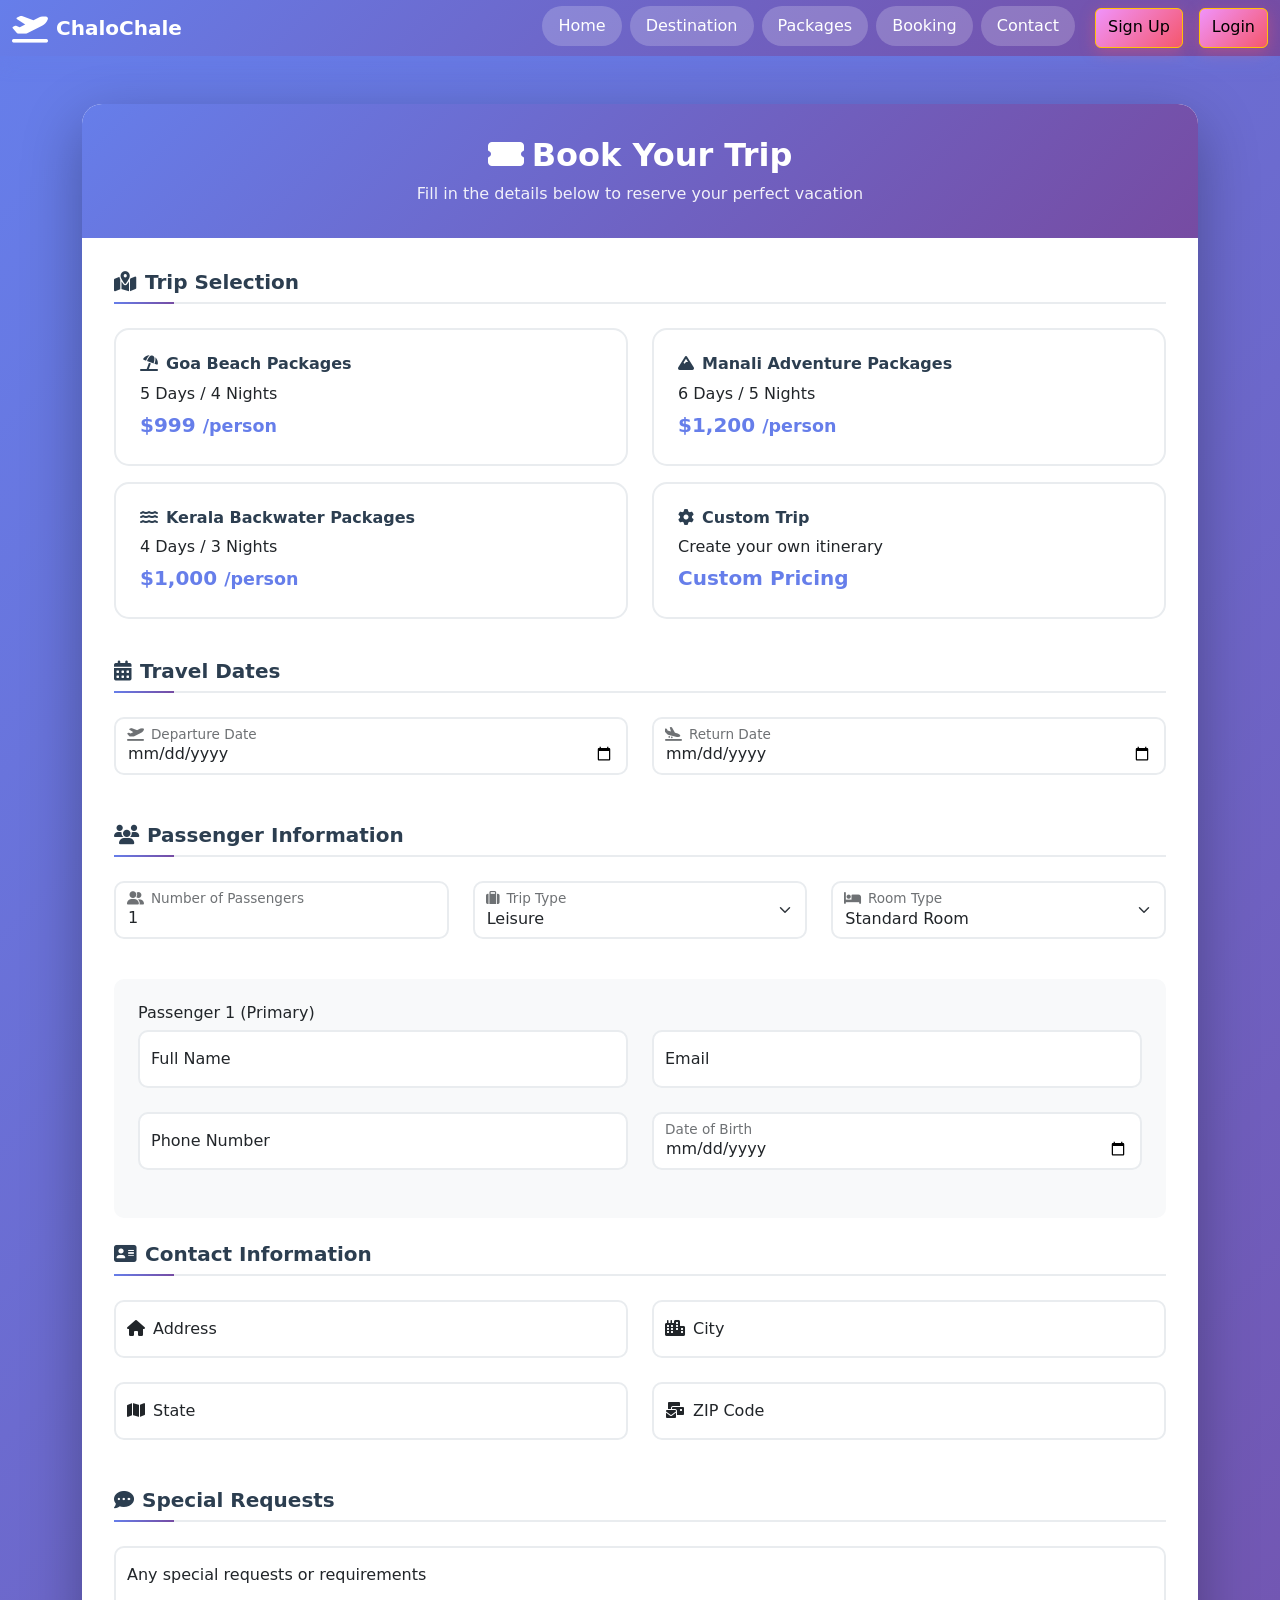
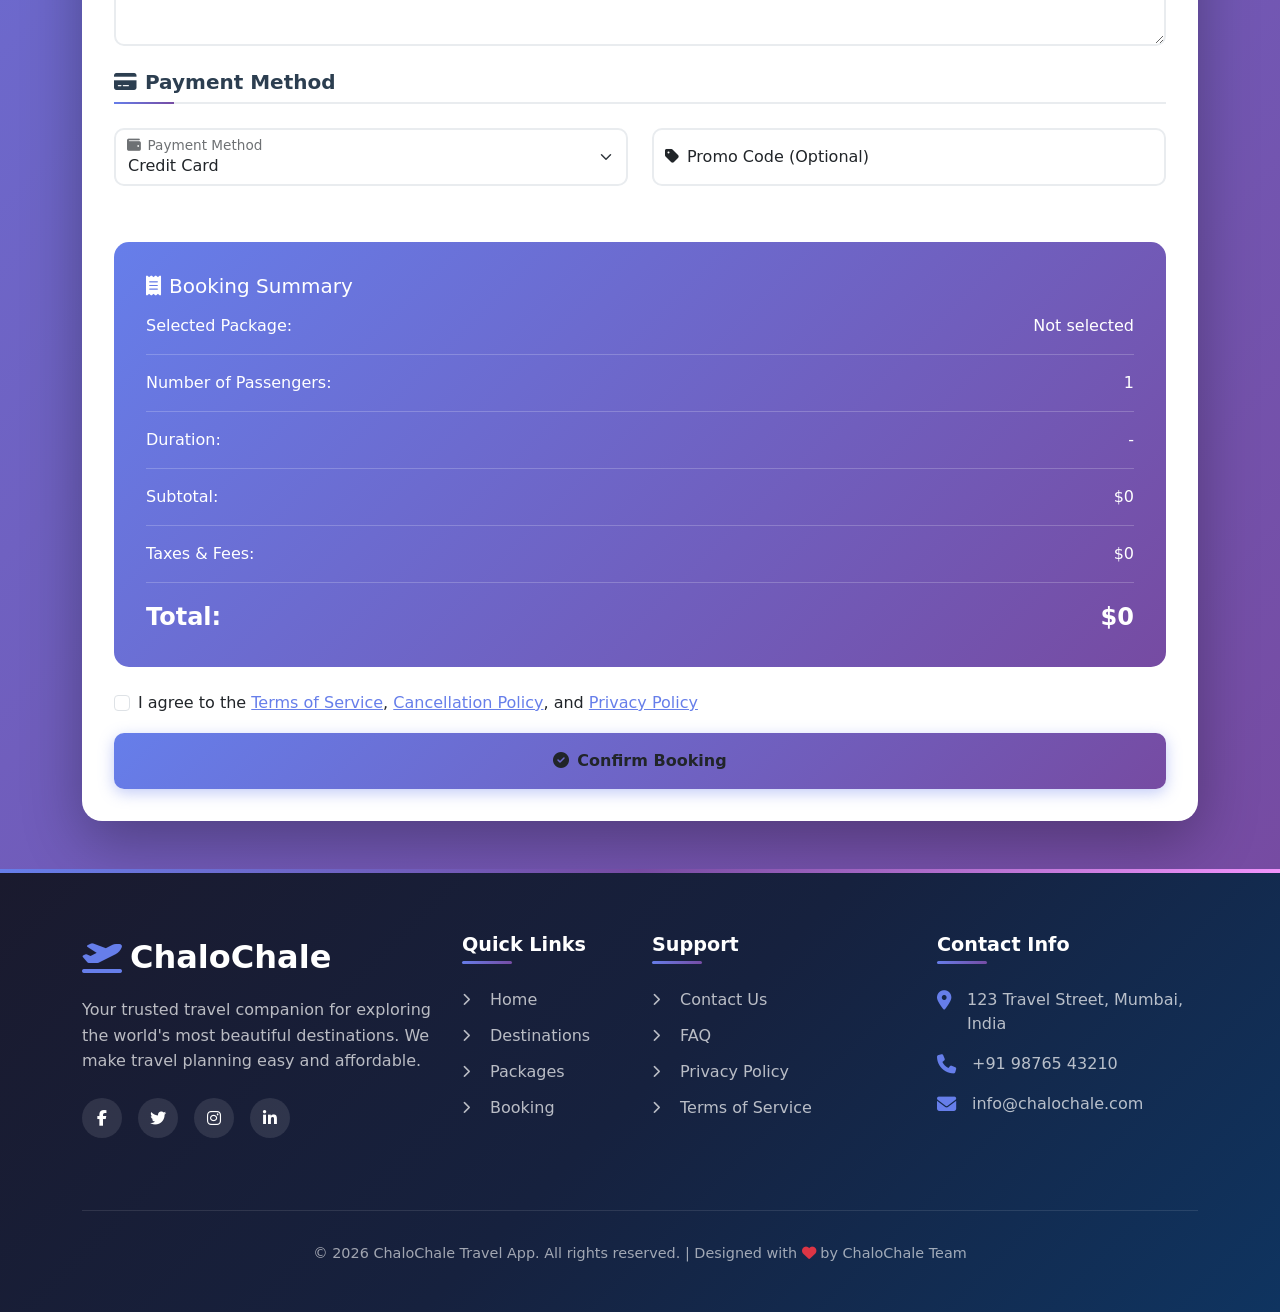
==== booking.html @ b2a741e1 "updated" ====
<!DOCTYPE html>
<html lang="en">
<head>
    <meta charset="UTF-8">
    <meta name="viewport" content="width=device-width, initial-scale=1.0">
    <title>Booking - ChaloChale Travel App</title>
    <link rel="stylesheet" href="/CSS/index.css">

    <!-- Bootstrap 5 CSS -->
    <link href="https://cdn.jsdelivr.net/npm/bootstrap@5.0.2/dist/css/bootstrap.min.css" rel="stylesheet">
    
    <!-- Font Awesome for Icons -->
    <link rel="stylesheet" href="https://cdnjs.cloudflare.com/ajax/libs/font-awesome/6.4.0/css/all.min.css">
    
    <style>
        .booking-container {
            min-height: calc(100vh - 80px);
            background: linear-gradient(135deg, #667eea 0%, #764ba2 100%);
            padding: 3rem 0;
        }
        
        .booking-card {
            background: white;
            border-radius: 20px;
            box-shadow: 0 20px 60px rgba(0,0,0,0.3);
            overflow: hidden;
        }
        
        .booking-header {
            background: linear-gradient(135deg, #667eea 0%, #764ba2 100%);
            color: white;
            padding: 2rem;
            text-align: center;
        }
        
        .booking-header h2 {
            margin: 0;
            font-weight: 700;
        }
        
        .booking-header p {
            margin: 0.5rem 0 0;
            opacity: 0.9;
        }
        
        .booking-form-container {
            padding: 2rem;
        }
        
        .section-title {
            color: #2c3e50;
            font-weight: 600;
            margin-bottom: 1.5rem;
            padding-bottom: 0.5rem;
            border-bottom: 2px solid #e9ecef;
            position: relative;
        }
        
        .section-title::after {
            content: '';
            position: absolute;
            bottom: -2px;
            left: 0;
            width: 60px;
            height: 2px;
            background: linear-gradient(135deg, #667eea 0%, #764ba2 100%);
        }
        
        .form-floating {
            margin-bottom: 1.5rem;
        }
        
        .form-floating input,
        .form-floating select,
        .form-floating textarea {
            border-radius: 10px;
            border: 2px solid #e9ecef;
            transition: all 0.3s ease;
        }
        
        .form-floating input:focus,
        .form-floating select:focus,
        .form-floating textarea:focus {
            border-color: #667eea;
            box-shadow: 0 0 0 0.25rem rgba(102, 126, 234, 0.25);
        }
        
        .btn-booking {
            background: linear-gradient(135deg, #667eea 0%, #764ba2 100%);
            border: none;
            border-radius: 10px;
            padding: 1rem;
            font-weight: 600;
            width: 100%;
            transition: all 0.3s ease;
            box-shadow: 0 4px 15px rgba(102, 126, 234, 0.4);
        }
        
        .btn-booking:hover {
            transform: translateY(-2px);
            box-shadow: 0 6px 20px rgba(102, 126, 234, 0.6);
        }
        
        .package-card {
            border: 2px solid #e9ecef;
            border-radius: 15px;
            padding: 1.5rem;
            margin-bottom: 1rem;
            cursor: pointer;
            transition: all 0.3s ease;
        }
        
        .package-card:hover,
        .package-card.selected {
            border-color: #667eea;
            background: rgba(102, 126, 234, 0.05);
        }
        
        .package-card.selected {
            box-shadow: 0 4px 15px rgba(102, 126, 234, 0.3);
        }
        
        .package-card h6 {
            color: #2c3e50;
            font-weight: 600;
            margin-bottom: 0.5rem;
        }
        
        .package-card .price {
            color: #667eea;
            font-weight: 700;
            font-size: 1.25rem;
        }
        
        .passenger-card {
            background: #f8f9fa;
            border-radius: 10px;
            padding: 1.5rem;
            margin-bottom: 1rem;
            position: relative;
        }
        
        .remove-passenger {
            position: absolute;
            top: 1rem;
            right: 1rem;
            background: none;
            border: none;
            color: #dc3545;
            cursor: pointer;
            font-size: 1.2rem;
            transition: all 0.3s ease;
        }
        
        .remove-passenger:hover {
            transform: scale(1.1);
        }
        
        .summary-card {
            background: linear-gradient(135deg, #667eea 0%, #764ba2 100%);
            color: white;
            border-radius: 15px;
            padding: 2rem;
            margin-top: 2rem;
        }
        
        .summary-item {
            display: flex;
            justify-content: space-between;
            margin-bottom: 1rem;
            padding-bottom: 1rem;
            border-bottom: 1px solid rgba(255,255,255,0.2);
        }
        
        .summary-item:last-child {
            border-bottom: none;
            margin-bottom: 0;
            padding-bottom: 0;
        }
        
        .summary-total {
            font-size: 1.5rem;
            font-weight: 700;
        }
        
        @media (max-width: 768px) {
            .booking-form-container {
                padding: 1.5rem;
            }
            
            .booking-header {
                padding: 1.5rem;
            }
        }
    </style>
</head>
<body>

    <nav class="navbar navbar-expand-lg navbar-dark bg-dark">
        <div class="container-fluid">

            <!-- Brand -->
            <a class="navbar-brand" href="index.html">
                <i class="fas fa-plane-departure"></i>
                ChaloChale
            </a>

            <!-- Toggle Button -->
            <button class="navbar-toggler" type="button"
                    data-bs-toggle="collapse"
                    data-bs-target="#navbarNav"
                    aria-controls="navbarNav"
                    aria-expanded="false"
                    aria-label="Toggle navigation">

                <span class="navbar-toggler-icon"></span>
            </button>

            <!-- Navbar Links -->
            <div class="collapse navbar-collapse" id="navbarNav">
                <ul class="navbar-nav ms-auto">

                    <li class="nav-item">
                        <a class="nav-link active" aria-current="page" href="index.html">Home</a>
                    </li>

                    <li class="nav-item">
                        <a class="nav-link active" href="Destinations.html">Destination</a>
                    </li>

                    <li class="nav-item">
                        <a class="nav-link active" href="Packages.html">Packages</a>
                    </li>
                    <li class="nav-item">
                        <a class="nav-link active" href="Booking.html">Booking</a>
                    </li>
                    <li class="nav-item">
                        <a class="nav-link active" aria-current="page" href="Contact.html">Contact</a>
                    </li>
                    <a href="signup.html" class="btn btn-warning ms-lg-3">Sign Up</a>
                    <a href="login.html" class="btn btn-warning ms-lg-3">Login</a>

                </ul>
            </div>

        </div>
    </nav>

    <div class="booking-container">
        <div class="container">
            <div class="booking-card">
                <div class="booking-header">
                    <h2><i class="fas fa-ticket-alt me-2"></i>Book Your Trip</h2>
                    <p>Fill in the details below to reserve your perfect vacation</p>
                </div>
                <div class="booking-form-container">
                    <form id="bookingForm">
                        <!-- Trip Selection -->
                        <h5 class="section-title"><i class="fas fa-map-marked-alt me-2"></i>Trip Selection</h5>
                        <div class="row">
                            <div class="col-md-6">
                                <div class="package-card" onclick="selectPackage(this, 'Goa Beach', 999)">
                                    <h6><i class="fas fa-umbrella-beach me-2"></i>Goa Beach Packages</h6>
                                    <p class="mb-1">5 Days / 4 Nights</p>
                                    <div class="price">$999 <small>/person</small></div>
                                </div>
                            </div>
                            <div class="col-md-6">
                                <div class="package-card" onclick="selectPackage(this, 'Manali Adventure', 1200)">
                                    <h6><i class="fas fa-mountain me-2"></i>Manali Adventure Packages</h6>
                                    <p class="mb-1">6 Days / 5 Nights</p>
                                    <div class="price">$1,200 <small>/person</small></div>
                                </div>
                            </div>
                            <div class="col-md-6">
                                <div class="package-card" onclick="selectPackage(this, 'Kerala Backwater', 1000)">
                                    <h6><i class="fas fa-water me-2"></i>Kerala Backwater Packages</h6>
                                    <p class="mb-1">4 Days / 3 Nights</p>
                                    <div class="price">$1,000 <small>/person</small></div>
                                </div>
                            </div>
                            <div class="col-md-6">
                                <div class="package-card" onclick="selectPackage(this, 'Custom Trip', 0)">
                                    <h6><i class="fas fa-cog me-2"></i>Custom Trip</h6>
                                    <p class="mb-1">Create your own itinerary</p>
                                    <div class="price">Custom Pricing</div>
                                </div>
                            </div>
                        </div>

                        <!-- Travel Dates -->
                        <h5 class="section-title mt-4"><i class="fas fa-calendar-alt me-2"></i>Travel Dates</h5>
                        <div class="row">
                            <div class="col-md-6">
                                <div class="form-floating">
                                    <input type="date" class="form-control" id="departureDate" required>
                                    <label for="departureDate"><i class="fas fa-plane-departure me-2"></i>Departure Date</label>
                                </div>
                            </div>
                            <div class="col-md-6">
                                <div class="form-floating">
                                    <input type="date" class="form-control" id="returnDate" required>
                                    <label for="returnDate"><i class="fas fa-plane-arrival me-2"></i>Return Date</label>
                                </div>
                            </div>
                        </div>

                        <!-- Passenger Information -->
                        <h5 class="section-title mt-4"><i class="fas fa-users me-2"></i>Passenger Information</h5>
                        <div class="row mb-3">
                            <div class="col-md-4">
                                <div class="form-floating">
                                    <input type="number" class="form-control" id="passengerCount" min="1" max="10" value="1" onchange="updatePassengers()">
                                    <label for="passengerCount"><i class="fas fa-user-friends me-2"></i>Number of Passengers</label>
                                </div>
                            </div>
                            <div class="col-md-4">
                                <div class="form-floating">
                                    <select class="form-select" id="tripType">
                                        <option value="leisure">Leisure</option>
                                        <option value="business">Business</option>
                                        <option value="adventure">Adventure</option>
                                        <option value="honeymoon">Honeymoon</option>
                                    </select>
                                    <label for="tripType"><i class="fas fa-suitcase me-2"></i>Trip Type</label>
                                </div>
                            </div>
                            <div class="col-md-4">
                                <div class="form-floating">
                                    <select class="form-select" id="roomType">
                                        <option value="standard">Standard Room</option>
                                        <option value="deluxe">Deluxe Room</option>
                                        <option value="suite">Suite</option>
                                    </select>
                                    <label for="roomType"><i class="fas fa-bed me-2"></i>Room Type</label>
                                </div>
                            </div>
                        </div>

                        <div id="passengerDetails">
                            <div class="passenger-card">
                                <button type="button" class="remove-passenger" onclick="removePassenger(this)" style="display: none;">
                                    <i class="fas fa-times"></i>
                                </button>
                                <h6>Passenger 1 (Primary)</h6>
                                <div class="row">
                                    <div class="col-md-6">
                                        <div class="form-floating">
                                            <input type="text" class="form-control" placeholder="Full Name" required>
                                            <label>Full Name</label>
                                        </div>
                                    </div>
                                    <div class="col-md-6">
                                        <div class="form-floating">
                                            <input type="email" class="form-control" placeholder="Email" required>
                                            <label>Email</label>
                                        </div>
                                    </div>
                                    <div class="col-md-6">
                                        <div class="form-floating">
                                            <input type="tel" class="form-control" placeholder="Phone" required>
                                            <label>Phone Number</label>
                                        </div>
                                    </div>
                                    <div class="col-md-6">
                                        <div class="form-floating">
                                            <input type="date" class="form-control" placeholder="Date of Birth" required>
                                            <label>Date of Birth</label>
                                        </div>
                                    </div>
                                </div>
                            </div>
                        </div>

                        <!-- Contact Information -->
                        <h5 class="section-title mt-4"><i class="fas fa-address-card me-2"></i>Contact Information</h5>
                        <div class="row">
                            <div class="col-md-6">
                                <div class="form-floating">
                                    <input type="text" class="form-control" id="address" placeholder="Address" required>
                                    <label for="address"><i class="fas fa-home me-2"></i>Address</label>
                                </div>
                            </div>
                            <div class="col-md-6">
                                <div class="form-floating">
                                    <input type="text" class="form-control" id="city" placeholder="City" required>
                                    <label for="city"><i class="fas fa-city me-2"></i>City</label>
                                </div>
                            </div>
                            <div class="col-md-6">
                                <div class="form-floating">
                                    <input type="text" class="form-control" id="state" placeholder="State" required>
                                    <label for="state"><i class="fas fa-map me-2"></i>State</label>
                                </div>
                            </div>
                            <div class="col-md-6">
                                <div class="form-floating">
                                    <input type="text" class="form-control" id="zipCode" placeholder="ZIP Code" required>
                                    <label for="zipCode"><i class="fas fa-mail-bulk me-2"></i>ZIP Code</label>
                                </div>
                            </div>
                        </div>

                        <!-- Special Requests -->
                        <h5 class="section-title mt-4"><i class="fas fa-comment-dots me-2"></i>Special Requests</h5>
                        <div class="form-floating">
                            <textarea class="form-control" id="specialRequests" placeholder="Special requests" style="height: 100px;"></textarea>
                            <label for="specialRequests">Any special requests or requirements</label>
                        </div>

                        <!-- Payment Method -->
                        <h5 class="section-title mt-4"><i class="fas fa-credit-card me-2"></i>Payment Method</h5>
                        <div class="row">
                            <div class="col-md-6">
                                <div class="form-floating">
                                    <select class="form-select" id="paymentMethod" required>
                                        <option value="credit">Credit Card</option>
                                        <option value="debit">Debit Card</option>
                                        <option value="netbanking">Net Banking</option>
                                        <option value="upi">UPI</option>
                                    </select>
                                    <label for="paymentMethod"><i class="fas fa-wallet me-2"></i>Payment Method</label>
                                </div>
                            </div>
                            <div class="col-md-6">
                                <div class="form-floating">
                                    <input type="text" class="form-control" id="promoCode" placeholder="Promo Code">
                                    <label for="promoCode"><i class="fas fa-tag me-2"></i>Promo Code (Optional)</label>
                                </div>
                            </div>
                        </div>

                        <!-- Booking Summary -->
                        <div class="summary-card">
                            <h5 class="mb-3"><i class="fas fa-receipt me-2"></i>Booking Summary</h5>
                            <div class="summary-item">
                                <span>Selected Package:</span>
                                <span id="summaryPackage">Not selected</span>
                            </div>
                            <div class="summary-item">
                                <span>Number of Passengers:</span>
                                <span id="summaryPassengers">1</span>
                            </div>
                            <div class="summary-item">
                                <span>Duration:</span>
                                <span id="summaryDuration">-</span>
                            </div>
                            <div class="summary-item">
                                <span>Subtotal:</span>
                                <span id="summarySubtotal">$0</span>
                            </div>
                            <div class="summary-item">
                                <span>Taxes & Fees:</span>
                                <span id="summaryTaxes">$0</span>
                            </div>
                            <div class="summary-item">
                                <span class="summary-total">Total:</span>
                                <span class="summary-total" id="summaryTotal">$0</span>
                            </div>
                        </div>

                        <!-- Terms and Submit -->
                        <div class="form-check mt-4">
                            <input class="form-check-input" type="checkbox" id="agreeTerms" required>
                            <label class="form-check-label" for="agreeTerms">
                                I agree to the <a href="#" style="color: #667eea;">Terms of Service</a>, <a href="#" style="color: #667eea;">Cancellation Policy</a>, and <a href="#" style="color: #667eea;">Privacy Policy</a>
                            </label>
                        </div>
                        <button type="submit" class="btn btn-booking mt-3">
                            <i class="fas fa-check-circle me-2"></i>Confirm Booking
                        </button>
                    </form>
                </div>
            </div>
        </div>
    </div>

    <!-- Footer -->
    <footer class="footer">
        <div class="container">
            <div class="row footer-content">
                <div class="col-lg-4 mb-4">
                    <div class="footer-logo">
                        <i class="fas fa-plane-departure"></i>
                        ChaloChale
                    </div>
                    <p class="footer-description">
                        Your trusted travel companion for exploring the world's most beautiful destinations. We make travel planning easy and affordable.
                    </p>
                    <div class="social-links">
                        <a href="#"><i class="fab fa-facebook-f"></i></a>
                        <a href="#"><i class="fab fa-twitter"></i></a>
                        <a href="#"><i class="fab fa-instagram"></i></a>
                        <a href="#"><i class="fab fa-linkedin-in"></i></a>
                    </div>
                </div>
                <div class="col-lg-2 col-md-4 mb-4">
                    <h5 class="footer-heading">Quick Links</h5>
                    <ul class="footer-links">
                        <li><a href="index.html"><i class="fas fa-chevron-right"></i> Home</a></li>
                        <li><a href="Destinations.html"><i class="fas fa-chevron-right"></i> Destinations</a></li>
                        <li><a href="Packages.html"><i class="fas fa-chevron-right"></i> Packages</a></li>
                        <li><a href="Booking.html"><i class="fas fa-chevron-right"></i> Booking</a></li>
                    </ul>
                </div>
                <div class="col-lg-3 col-md-4 mb-4">
                    <h5 class="footer-heading">Support</h5>
                    <ul class="footer-links">
                        <li><a href="Contact.html"><i class="fas fa-chevron-right"></i> Contact Us</a></li>
                        <li><a href="#"><i class="fas fa-chevron-right"></i> FAQ</a></li>
                        <li><a href="#"><i class="fas fa-chevron-right"></i> Privacy Policy</a></li>
                        <li><a href="#"><i class="fas fa-chevron-right"></i> Terms of Service</a></li>
                    </ul>
                </div>
                <div class="col-lg-3 col-md-4 mb-4">
                    <h5 class="footer-heading">Contact Info</h5>
                    <div class="footer-contact-item">
                        <i class="fas fa-map-marker-alt"></i>
                        <span>123 Travel Street, Mumbai, India</span>
                    </div>
                    <div class="footer-contact-item">
                        <i class="fas fa-phone"></i>
                        <span>+91 98765 43210</span>
                    </div>
                    <div class="footer-contact-item">
                        <i class="fas fa-envelope"></i>
                        <span>info@chalochale.com</span>
                    </div>
                </div>
            </div>
            <div class="footer-bottom">
                <p>&copy; 2026 ChaloChale Travel App. All rights reserved. | Designed with <i class="fas fa-heart text-danger"></i> by ChaloChale Team</p>
            </div>
        </div>
    </footer>

    <!-- Bootstrap 5 JS Bundle -->
    <script src="https://cdn.jsdelivr.net/npm/bootstrap@5.0.2/dist/js/bootstrap.bundle.min.js"></script>
    
    <script>
        let selectedPackage = { name: '', price: 0, duration: '' };
        
        function selectPackage(element, name, price) {
            // Remove selected class from all packages
            document.querySelectorAll('.package-card').forEach(card => {
                card.classList.remove('selected');
            });
            
            // Add selected class to clicked package
            element.classList.add('selected');
            
            // Update selected package
            selectedPackage.name = name;
            selectedPackage.price = price;
            
            // Set duration based on package
            if (name === 'Goa Beach') selectedPackage.duration = '5 Days / 4 Nights';
            else if (name === 'Manali Adventure') selectedPackage.duration = '6 Days / 5 Nights';
            else if (name === 'Kerala Backwater') selectedPackage.duration = '4 Days / 3 Nights';
            else selectedPackage.duration = 'Custom';
            
            updateSummary();
        }
        
        function updatePassengers() {
            const count = parseInt(document.getElementById('passengerCount').value);
            const container = document.getElementById('passengerDetails');
            
            // Clear existing passengers
            container.innerHTML = '';
            
            // Add passenger cards
            for (let i = 1; i <= count; i++) {
                const isPrimary = i === 1;
                const card = document.createElement('div');
                card.className = 'passenger-card';
                card.innerHTML = `
                    <button type="button" class="remove-passenger" onclick="removePassenger(this)" style="display: ${isPrimary ? 'none' : 'block'};">
                        <i class="fas fa-times"></i>
                    </button>
                    <h6>Passenger ${i} ${isPrimary ? '(Primary)' : ''}</h6>
                    <div class="row">
                        <div class="col-md-6">
                            <div class="form-floating">
                                <input type="text" class="form-control" placeholder="Full Name" ${isPrimary ? 'required' : ''}>
                                <label>Full Name</label>
                            </div>
                        </div>
                        <div class="col-md-6">
                            <div class="form-floating">
                                <input type="email" class="form-control" placeholder="Email" ${isPrimary ? 'required' : ''}>
                                <label>Email</label>
                            </div>
                        </div>
                        <div class="col-md-6">
                            <div class="form-floating">
                                <input type="tel" class="form-control" placeholder="Phone" ${isPrimary ? 'required' : ''}>
                                <label>Phone Number</label>
                            </div>
                        </div>
                        <div class="col-md-6">
                            <div class="form-floating">
                                <input type="date" class="form-control" placeholder="Date of Birth" ${isPrimary ? 'required' : ''}>
                                <label>Date of Birth</label>
                            </div>
                        </div>
                    </div>
                `;
                container.appendChild(card);
            }
            
            updateSummary();
        }
        
        function removePassenger(button) {
            const card = button.closest('.passenger-card');
            card.remove();
            
            // Update passenger count
            const currentCount = document.querySelectorAll('.passenger-card').length;
            document.getElementById('passengerCount').value = currentCount;
            
            updateSummary();
        }
        
        function updateSummary() {
            const passengerCount = document.querySelectorAll('.passenger-card').length;
            const subtotal = selectedPackage.price * passengerCount;
            const taxes = subtotal * 0.18; // 18% tax
            const total = subtotal + taxes;
            
            document.getElementById('summaryPackage').textContent = selectedPackage.name || 'Not selected';
            document.getElementById('summaryPassengers').textContent = passengerCount;
            document.getElementById('summaryDuration').textContent = selectedPackage.duration || '-';
            document.getElementById('summarySubtotal').textContent = '$' + subtotal.toLocaleString();
            document.getElementById('summaryTaxes').textContent = '$' + taxes.toLocaleString();
            document.getElementById('summaryTotal').textContent = '$' + total.toLocaleString();
        }
        
        // Form submission
        document.getElementById('bookingForm').addEventListener('submit', function(e) {
            e.preventDefault();
            
            if (selectedPackage.name === '') {
                alert('Please select a package');
                return;
            }
            
            // Here you would typically send the form data to a server
            alert('Booking submitted successfully! We will contact you shortly to confirm your reservation.');
        });
        
        // Initialize summary
        updateSummary();
    </script>
</body>
</html>
---- CSS/index.css ----
/* Navbar styling */
.navbar {
    background: linear-gradient(135deg, #667eea 0%, #764ba2 100%) !important;
    box-shadow: 0 4px 20px rgba(102, 126, 234, 0.4);
    padding: 1rem 0;
    transition: all 0.3s ease;
}

.navbar:hover {
    box-shadow: 0 6px 25px rgba(102, 126, 234, 0.6);
}

.navbar-brand {
    font-weight: 700;
    font-size: 1.5rem;
    color: white !important;
    display: flex;
    align-items: center;
    gap: 0.5rem;
}

.navbar-brand i {
    font-size: 1.8rem;
}

.navbar-brand:hover {
    transform: scale(1.05);
    transition: transform 0.3s ease;
}

.nav-link {
    color: rgba(255, 255, 255, 0.9) !important;
    font-weight: 500;
    padding: 0.5rem 1rem !important;
    border-radius: 25px;
    transition: all 0.3s ease;
    margin: 0 0.25rem;
}

.nav-link:hover,
.nav-link.active {
    color: white !important;
    background: rgba(255, 255, 255, 0.2);
    transform: translateY(-2px);
}

.navbar-toggler {
    border: 2px solid rgba(255, 255, 255, 0.3);
    padding: 0.5rem;
}

.navbar-toggler:focus {
    box-shadow: 0 0 0 0.25rem rgba(255, 255, 255, 0.25);
}

.btn-warning {
    background: linear-gradient(135deg, #f093fb 0%, #f5576c 100%);
    border: none;
    border-radius: 25px;
    padding: 0.5rem 1.5rem;
    font-weight: 600;
    transition: all 0.3s ease;
    box-shadow: 0 4px 15px rgba(245, 87, 108, 0.4);
}

.btn-warning:hover {
    transform: translateY(-2px);
    box-shadow: 0 6px 20px rgba(245, 87, 108, 0.6);
    background: linear-gradient(135deg, #f5576c 0%, #f093fb 100%);
}

/* Carousel styling */
.carousel {
    position: relative;
}

.carousel-item {
    position: relative;
}

.carousel-item::before {
    content: '';
    position: absolute;
    top: 0;
    left: 0;
    right: 0;
    bottom: 0;
    background: linear-gradient(180deg, rgba(0,0,0,0.3) 0%, rgba(0,0,0,0.5) 50%, rgba(0,0,0,0.7) 100%);
    z-index: 1;
}

.carousel-item img {
    object-fit: cover;
    height: 85vh;
    min-height: 500px;
}

.carousel-caption {
    z-index: 2;
    bottom: 30% !important;
}

.carousel-caption h5 {
    font-size: 3rem;
    font-weight: 800;
    margin-bottom: 1rem;
    text-shadow: 3px 3px 6px rgba(0,0,0,0.7);
    animation: fadeInUp 1s ease;
}

.carousel-caption p {
    font-size: 1.5rem;
    font-weight: 600;
    margin-bottom: 1.5rem;
    text-shadow: 2px 2px 4px rgba(0,0,0,0.6);
    animation: fadeInUp 1s ease 0.3s backwards;
}

.carousel-caption .btn {
    padding: 0.75rem 2rem;
    font-size: 1.1rem;
    font-weight: 700;
    border-radius: 30px;
    animation: fadeInUp 1s ease 0.6s backwards;
}

.carousel-caption .btn-primary {
    background: linear-gradient(135deg, #667eea 0%, #764ba2 100%);
    border: none;
    box-shadow: 0 4px 15px rgba(102, 126, 234, 0.5);
}

.carousel-caption .btn-primary:hover {
    transform: translateY(-3px);
    box-shadow: 0 6px 25px rgba(102, 126, 234, 0.7);
}

.carousel-caption .btn-secondary {
    background: linear-gradient(135deg, #11998e 0%, #38ef7d 100%);
    border: none;
    box-shadow: 0 4px 15px rgba(17, 153, 142, 0.5);
}

.carousel-caption .btn-secondary:hover {
    transform: translateY(-3px);
    box-shadow: 0 6px 25px rgba(17, 153, 142, 0.7);
}

.carousel-caption .btn-success {
    background: linear-gradient(135deg, #f093fb 0%, #f5576c 100%);
    border: none;
    box-shadow: 0 4px 15px rgba(245, 87, 108, 0.5);
}

.carousel-caption .btn-success:hover {
    transform: translateY(-3px);
    box-shadow: 0 6px 25px rgba(245, 87, 108, 0.7);
}

.carousel-indicators button {
    width: 12px;
    height: 12px;
    border-radius: 50%;
    margin: 0 5px;
    background-color: rgba(255, 255, 255, 0.5);
    border: 2px solid white;
}

.carousel-indicators button.active {
    background-color: white;
    transform: scale(1.2);
}

.carousel-control-prev-icon,
.carousel-control-next-icon {
    width: 50px;
    height: 50px;
    background-size: 100%;
    filter: drop-shadow(0 2px 4px rgba(0,0,0,0.5));
}

@keyframes fadeInUp {
    from {
        opacity: 0;
        transform: translateY(30px);
    }
    to {
        opacity: 1;
        transform: translateY(0);
    }
}

/* Carousel text styling */
.fw-bolder{
    color: white;
    font-size: 30px;
    text-shadow: 2px 2px 4px rgba(0,0,0,0.5);
}

.fw-bold{
    color: white;
    text-shadow: 1px 1px 3px rgba(0,0,0,0.5);
}

.txt{
    font-weight: bold;
    text-align: center;
    margin-top: 10px;
}

/* Card base styling */
.card-body{
    text-align: center;
    padding: 1.5rem;
}

/* Modern card styling */
.card {
    border: none;
    border-radius: 15px;
    box-shadow: 0 4px 15px rgba(0,0,0,0.1);
    transition: all 0.3s ease;
    overflow: hidden;
    background: linear-gradient(145deg, #ffffff, #f8f9fa);
}

.card:hover {
    transform: translateY(-10px);
    box-shadow: 0 15px 35px rgba(0,0,0,0.2);
}

/* Card image styling */
.card-img-top {
    border-radius: 15px 15px 0 0;
    transition: transform 0.3s ease;
    object-fit: cover;
}

.card:hover .card-img-top {
    transform: scale(1.05);
}

/* Card title styling */
.card-title {
    font-weight: 700;
    color: #2c3e50;
    margin-bottom: 0.75rem;
    font-size: 1.25rem;
}

/* Card text styling */
.card-text {
    color: #6c757d;
    line-height: 1.6;
    margin-bottom: 1rem;
}

/* Button styling */
.btn-primary {
    background: linear-gradient(135deg, #667eea 0%, #764ba2 100%);
    border: none;
    border-radius: 25px;
    padding: 0.5rem 1.5rem;
    font-weight: 600;
    transition: all 0.3s ease;
    box-shadow: 0 4px 15px rgba(102, 126, 234, 0.4);
}

.btn-primary:hover {
    transform: translateY(-2px);
    box-shadow: 0 6px 20px rgba(102, 126, 234, 0.6);
    background: linear-gradient(135deg, #764ba2 0%, #667eea 100%);
}

/* Section styling */
section {
    padding: 4rem 0;
}

/* Responsive adjustments */
@media (max-width: 768px) {
    .fw-bolder {
        font-size: 24px;
    }
    
    .card-title {
        font-size: 1.1rem;
    }
    
    .card-text {
        font-size: 0.9rem;
    }
    
    section {
        padding: 2rem 0;
    }
}

@media (max-width: 576px) {
    .fw-bolder {
        font-size: 20px;
    }
    
    .btn-primary {
        padding: 0.4rem 1rem;
        font-size: 0.9rem;
    }
}

/* Featured packages card special styling */
.card.h-80 {
    min-height: 280px;
    border: 2px solid #e9ecef;
}

.card.h-80:hover {
    border-color: #667eea;
}

/* Price styling */
.text-success {
    color: #28a745 !important;
    font-size: 1.75rem;
    font-weight: 700;
}

/* Section heading styling */
h2.text-center {
    color: #2c3e50;
    font-weight: 700;
    margin-bottom: 2rem;
    position: relative;
    display: inline-block;
}

h2.text-center::after {
    content: '';
    display: block;
    width: 60px;
    height: 4px;
    background: linear-gradient(135deg, #667eea 0%, #764ba2 100%);
    margin: 0.5rem auto 0;
    border-radius: 2px;
}

/* Destination Card Styling */
.destination-card {
    border: none;
    border-radius: 15px;
    box-shadow: 0 4px 15px rgba(0,0,0,0.1);
    transition: all 0.4s cubic-bezier(0.175, 0.885, 0.32, 1.275);
    overflow: hidden;
    background: white;
}

.destination-card:hover {
    transform: translateY(-15px) scale(1.02);
    box-shadow: 0 20px 40px rgba(0,0,0,0.2);
}

.card-image-wrapper {
    position: relative;
    overflow: hidden;
}

.card-image-wrapper::after {
    content: '';
    position: absolute;
    top: 0;
    left: 0;
    right: 0;
    bottom: 0;
    background: linear-gradient(180deg, transparent 0%, rgba(0,0,0,0.3) 100%);
    opacity: 0;
    transition: opacity 0.3s ease;
}

.destination-card:hover .card-image-wrapper::after {
    opacity: 1;
}

.destination-card .card-img-top {
    height: 200px;
    object-fit: cover;
    transition: transform 0.5s ease;
}

.destination-card:hover .card-img-top {
    transform: scale(1.1);
}

.card-badge {
    position: absolute;
    top: 15px;
    right: 15px;
    z-index: 10;
}

.card-badge .badge {
    font-size: 0.75rem;
    padding: 0.5rem 1rem;
    border-radius: 20px;
    font-weight: 600;
    box-shadow: 0 2px 10px rgba(0,0,0,0.2);
}

.card-meta {
    display: flex;
    justify-content: space-between;
    align-items: center;
    margin-bottom: 0.75rem;
    font-size: 0.875rem;
    color: #6c757d;
}

.card-meta .rating {
    font-weight: 600;
    color: #ffc107;
}

.card-meta .location {
    font-weight: 500;
}

.destination-card .card-body {
    padding: 1.25rem;
    display: flex;
    flex-direction: column;
}

.destination-card .card-footer {
    margin-top: auto;
    padding-top: 1rem;
}

/* Pricing Card Styling */
.pricing-card {
    border: none;
    border-radius: 15px;
    box-shadow: 0 4px 15px rgba(0,0,0,0.1);
    transition: all 0.4s cubic-bezier(0.175, 0.885, 0.32, 1.275);
    overflow: hidden;
    background: white;
    position: relative;
}

.pricing-card:hover {
    transform: translateY(-15px) scale(1.02);
    box-shadow: 0 20px 40px rgba(0,0,0,0.2);
}

.pricing-card.featured {
    border: 3px solid #667eea;
    transform: scale(1.05);
}

.pricing-card.featured:hover {
    transform: translateY(-15px) scale(1.07);
}

.pricing-card .card-header {
    background: linear-gradient(135deg, #667eea 0%, #764ba2 100%);
    color: white;
    padding: 1.5rem;
    border-bottom: none;
    display: flex;
    justify-content: space-between;
    align-items: center;
}

.pricing-card .card-header h5 {
    margin: 0;
    font-size: 1.1rem;
}

.pricing-card .card-header .badge {
    font-size: 0.7rem;
    padding: 0.4rem 0.8rem;
    border-radius: 15px;
    font-weight: 600;
}

.pricing-card .card-body {
    padding: 2rem 1.5rem;
    text-align: center;
}

.price-tag {
    margin: 1.5rem 0;
    display: flex;
    justify-content: center;
    align-items: baseline;
    gap: 0.25rem;
}

.price-tag .currency {
    font-size: 1.5rem;
    font-weight: 600;
    color: #667eea;
}

.price-tag .amount {
    font-size: 3rem;
    font-weight: 800;
    color: #2c3e50;
    line-height: 1;
}

.price-tag .period {
    font-size: 1rem;
    color: #6c757d;
    font-weight: 500;
}

.pricing-card .duration {
    color: #6c757d;
    font-size: 0.95rem;
    margin-bottom: 1.5rem;
    font-weight: 500;
}

.features-list {
    list-style: none;
    padding: 0;
    margin: 0 0 1.5rem 0;
    text-align: left;
}

.features-list li {
    padding: 0.5rem 0;
    color: #495057;
    font-size: 0.9rem;
    display: flex;
    align-items: center;
    gap: 0.75rem;
}

.features-list li i {
    font-size: 0.8rem;
    flex-shrink: 0;
}

/* Enhanced responsive adjustments */
@media (max-width: 992px) {
    .destination-card .card-img-top {
        height: 180px;
    }
    
    .price-tag .amount {
        font-size: 2.5rem;
    }
    
    .pricing-card.featured {
        transform: scale(1);
    }
    
    .pricing-card.featured:hover {
        transform: translateY(-15px) scale(1.02);
    }
}

@media (max-width: 768px) {
    .destination-card .card-img-top {
        height: 160px;
    }
    
    .card-meta {
        font-size: 0.8rem;
    }
    
    .destination-card .card-body {
        padding: 1rem;
    }
    
    .price-tag .amount {
        font-size: 2rem;
    }
    
    .price-tag .currency {
        font-size: 1.25rem;
    }
    
    .features-list li {
        font-size: 0.85rem;
    }
    
    .pricing-card .card-body {
        padding: 1.5rem 1rem;
    }
}

@media (max-width: 576px) {
    .destination-card:hover {
        transform: translateY(-10px);
    }
    
    .pricing-card:hover {
        transform: translateY(-10px);
    }
    
    .destination-card .card-img-top {
        height: 140px;
    }
    
    .card-badge .badge {
        font-size: 0.65rem;
        padding: 0.4rem 0.75rem;
    }
    
    .price-tag .amount {
        font-size: 1.75rem;
    }
    
    .pricing-card .card-header {
        padding: 1rem;
    }
    
    .pricing-card .card-header h5 {
        font-size: 1rem;
    }
}

/* Footer Styling */
.footer {
    background: linear-gradient(135deg, #1a1a2e 0%, #16213e 50%, #0f3460 100%);
    color: white;
    padding: 4rem 0 2rem;
    position: relative;
    overflow: hidden;
}

.footer::before {
    content: '';
    position: absolute;
    top: 0;
    left: 0;
    right: 0;
    height: 4px;
    background: linear-gradient(90deg, #667eea 0%, #764ba2 50%, #f093fb 100%);
}

.footer-content {
    margin-bottom: 3rem;
}

.footer-logo {
    font-size: 2rem;
    font-weight: 700;
    margin-bottom: 1rem;
    display: flex;
    align-items: center;
    gap: 0.5rem;
}

.footer-logo i {
    color: #667eea;
}

.footer-description {
    color: rgba(255, 255, 255, 0.7);
    line-height: 1.6;
    margin-bottom: 1.5rem;
}

.footer-heading {
    font-size: 1.2rem;
    font-weight: 600;
    margin-bottom: 1.5rem;
    position: relative;
    padding-bottom: 0.5rem;
}

.footer-heading::after {
    content: '';
    position: absolute;
    bottom: 0;
    left: 0;
    width: 50px;
    height: 3px;
    background: linear-gradient(135deg, #667eea 0%, #764ba2 100%);
    border-radius: 2px;
}

.footer-links {
    list-style: none;
    padding: 0;
    margin: 0;
}

.footer-links li {
    margin-bottom: 0.75rem;
}

.footer-links a {
    color: rgba(255, 255, 255, 0.7);
    text-decoration: none;
    transition: all 0.3s ease;
    display: flex;
    align-items: center;
    gap: 0.5rem;
}

.footer-links a:hover {
    color: #667eea;
    transform: translateX(5px);
}

.footer-links a i {
    font-size: 0.8rem;
    width: 20px;
}

.footer-contact-item {
    display: flex;
    align-items: flex-start;
    gap: 1rem;
    margin-bottom: 1rem;
    color: rgba(255, 255, 255, 0.7);
}

.footer-contact-item i {
    color: #667eea;
    font-size: 1.2rem;
    margin-top: 0.2rem;
}

.social-links {
    display: flex;
    gap: 1rem;
    margin-top: 1.5rem;
}

.social-links a {
    width: 40px;
    height: 40px;
    border-radius: 50%;
    background: rgba(255, 255, 255, 0.1);
    display: flex;
    align-items: center;
    justify-content: center;
    color: white;
    transition: all 0.3s ease;
    text-decoration: none;
}

.social-links a:hover {
    background: linear-gradient(135deg, #667eea 0%, #764ba2 100%);
    transform: translateY(-3px);
    box-shadow: 0 5px 15px rgba(102, 126, 234, 0.4);
}

.footer-bottom {
    border-top: 1px solid rgba(255, 255, 255, 0.1);
    padding-top: 2rem;
    text-align: center;
    color: rgba(255, 255, 255, 0.6);
    font-size: 0.9rem;
}

.footer-bottom a {
    color: #667eea;
    text-decoration: none;
    transition: color 0.3s ease;
}

.footer-bottom a:hover {
    color: #764ba2;
}

@media (max-width: 768px) {
    .footer {
        padding: 3rem 0 1.5rem;
    }
    
    .footer-content {
        margin-bottom: 2rem;
    }
    
    .footer-logo {
        font-size: 1.5rem;
    }
    
    .footer-heading {
        font-size: 1.1rem;
    }
}
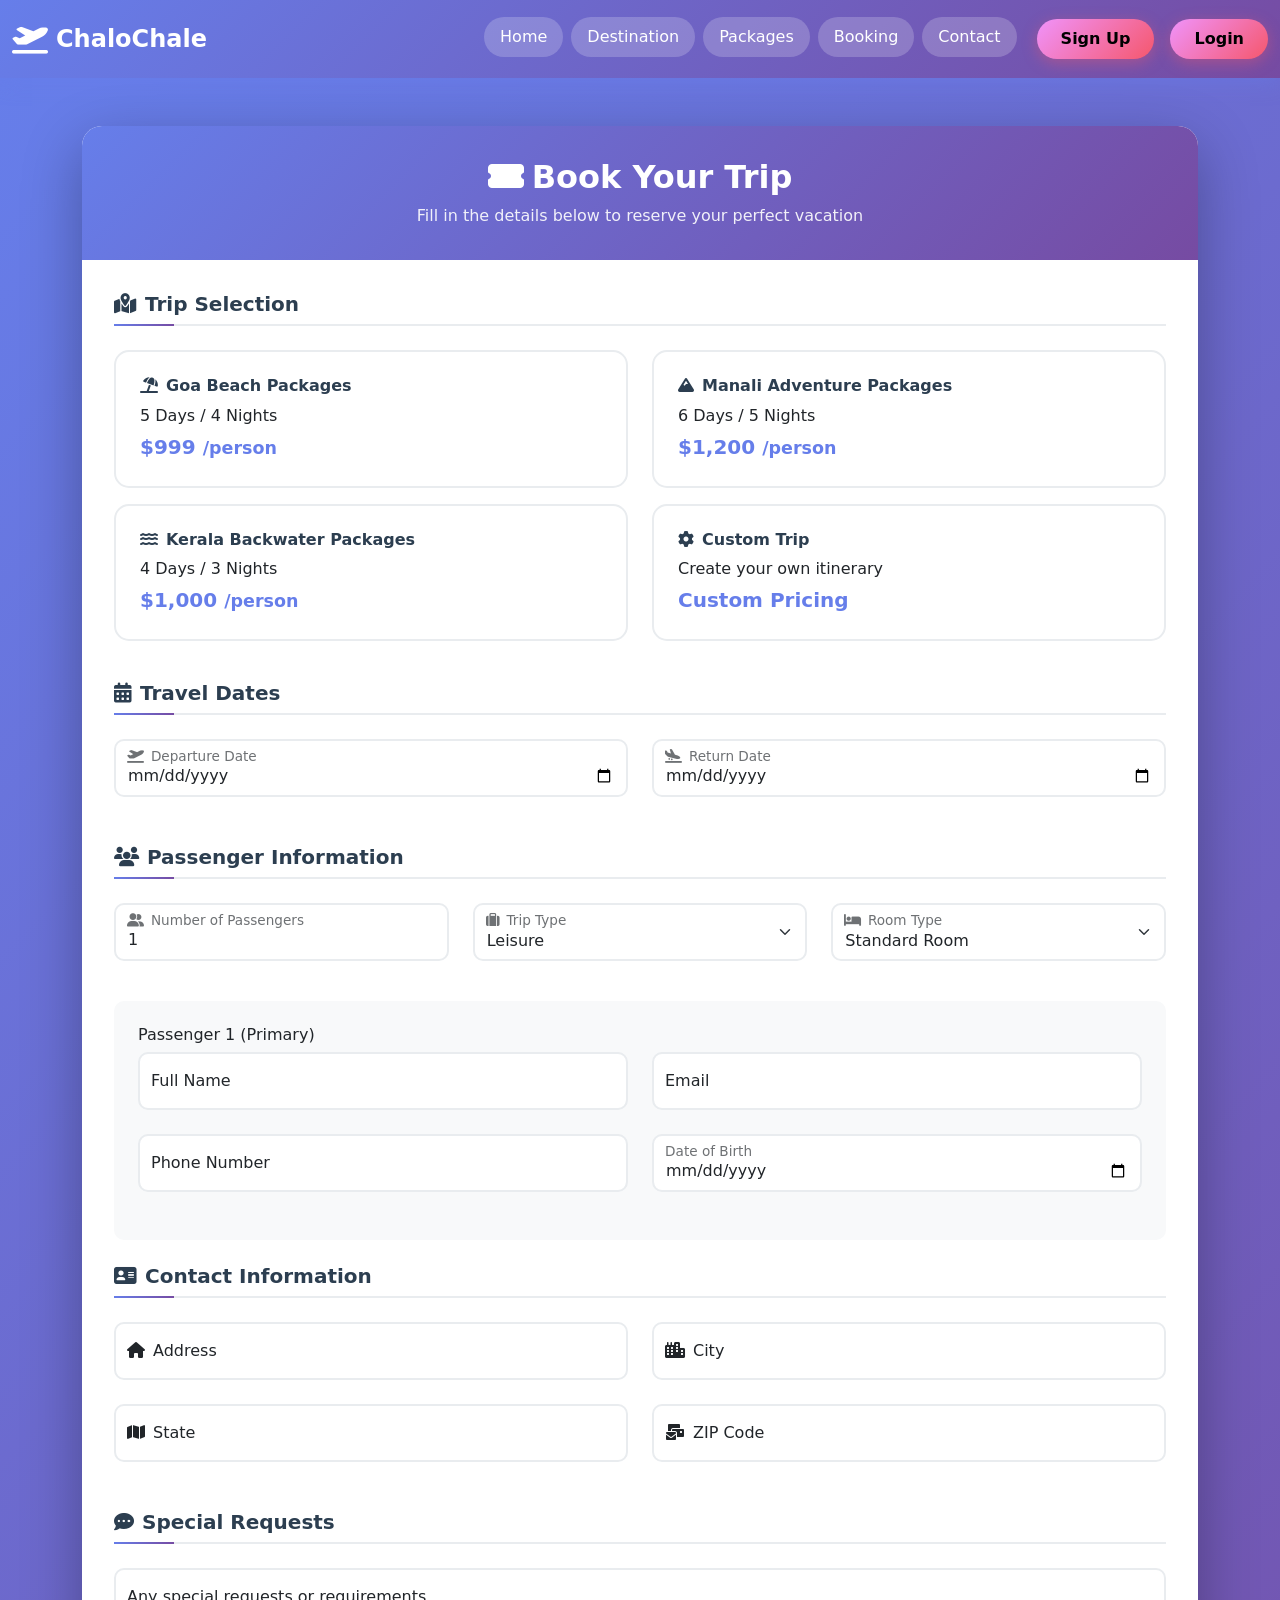
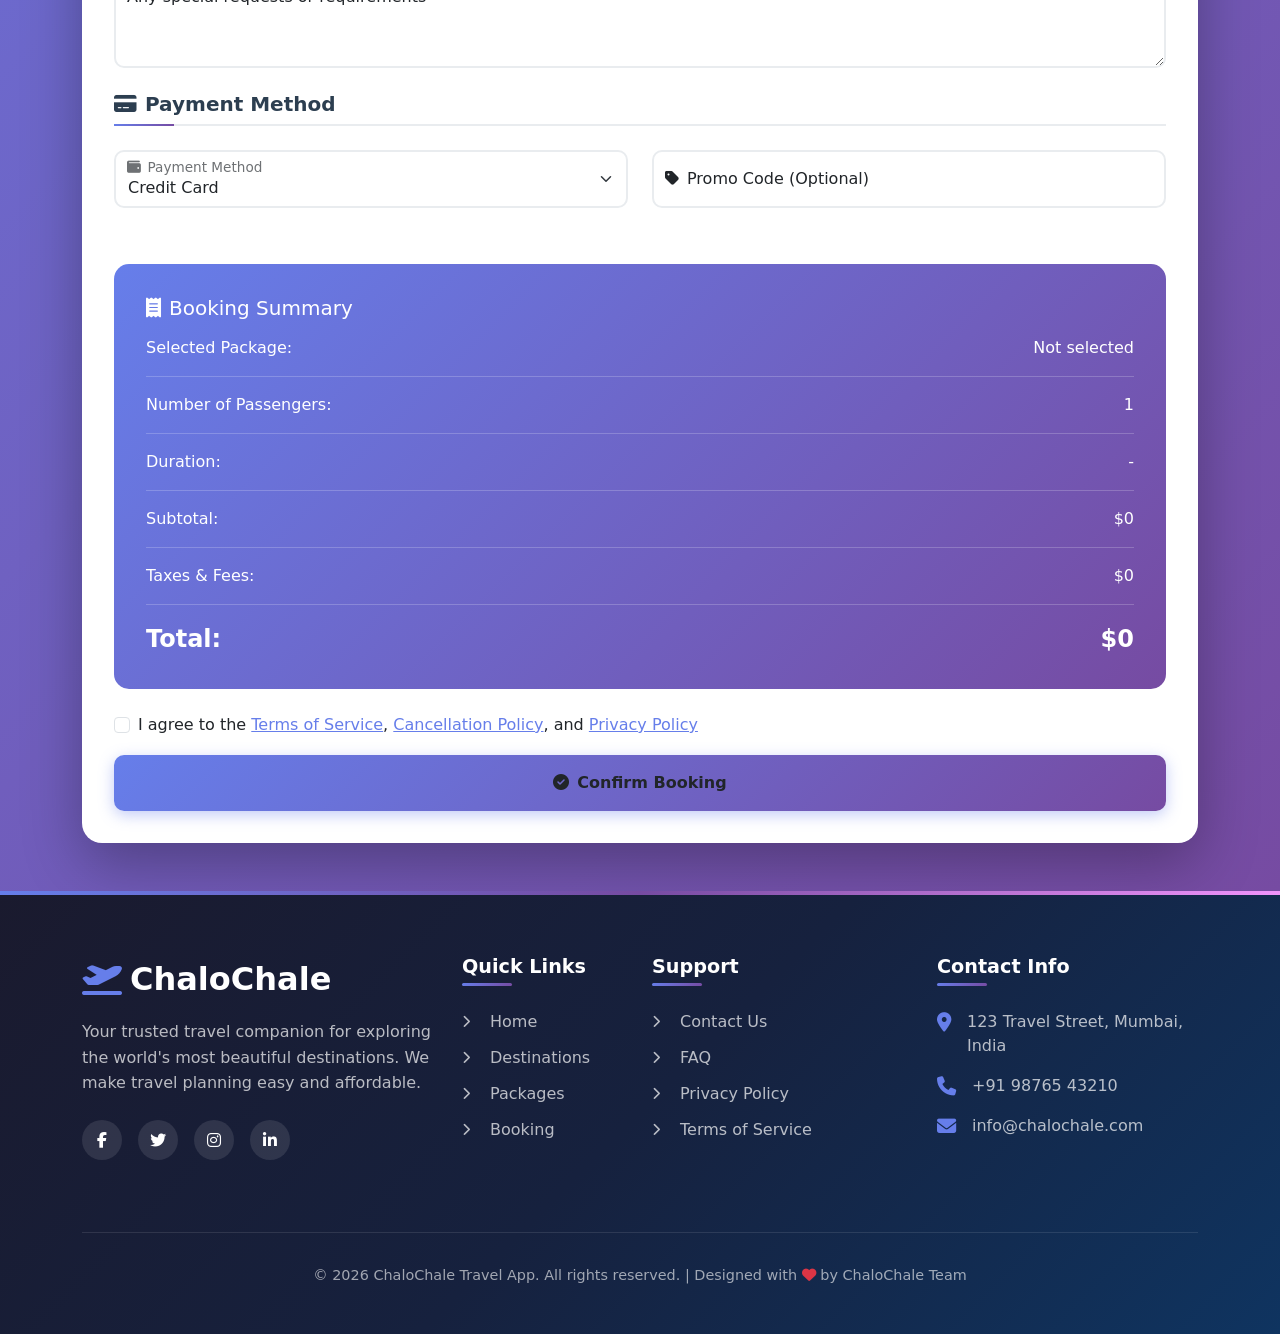
==== commit be983268: "updates done" ====
--- a/booking.html
+++ b/booking.html
@@ -4,13 +4,13 @@
     <meta charset="UTF-8">
     <meta name="viewport" content="width=device-width, initial-scale=1.0">
     <title>Booking - ChaloChale Travel App</title>
-    <link rel="stylesheet" href="/CSS/index.css">
 
     <!-- Bootstrap 5 CSS -->
     <link href="https://cdn.jsdelivr.net/npm/bootstrap@5.0.2/dist/css/bootstrap.min.css" rel="stylesheet">
     
     <!-- Font Awesome for Icons -->
     <link rel="stylesheet" href="https://cdnjs.cloudflare.com/ajax/libs/font-awesome/6.4.0/css/all.min.css">
+    <link rel="stylesheet" href="/CSS/index.css">
     
     <style>
         .booking-container {
--- a/CSS/index.css
+++ b/CSS/index.css
@@ -785,7 +785,251 @@
     }
 }
 
-
-
-
-
+/* Testimonials Section Styling */
+.testimonials-section {
+    background: linear-gradient(135deg, #f5f7fa 0%, #c3cfe2 100%);
+    position: relative;
+    overflow: hidden;
+}
+
+.testimonials-section::before {
+    content: '';
+    position: absolute;
+    top: -50%;
+    left: -50%;
+    width: 200%;
+    height: 200%;
+    background: radial-gradient(circle, rgba(102, 126, 234, 0.1) 0%, transparent 70%);
+    animation: pulse 15s ease-in-out infinite;
+}
+
+@keyframes pulse {
+    0%, 100% {
+        transform: scale(1);
+    }
+    50% {
+        transform: scale(1.1);
+    }
+}
+
+.testimonial-card {
+    background: white;
+    border-radius: 20px;
+    box-shadow: 0 10px 30px rgba(0, 0, 0, 0.1);
+    transition: all 0.4s cubic-bezier(0.175, 0.885, 0.32, 1.275);
+    overflow: hidden;
+    position: relative;
+    z-index: 1;
+}
+
+.testimonial-card:hover {
+    transform: translateY(-15px) scale(1.03);
+    box-shadow: 0 20px 50px rgba(102, 126, 234, 0.3);
+}
+
+.testimonial-header {
+    display: flex;
+    align-items: center;
+    gap: 1rem;
+    padding: 1.5rem;
+    background: linear-gradient(135deg, #667eea 0%, #764ba2 100%);
+    color: white;
+}
+
+.testimonial-avatar {
+    width: 60px;
+    height: 60px;
+    border-radius: 50%;
+    overflow: hidden;
+    border: 3px solid rgba(255, 255, 255, 0.3);
+    flex-shrink: 0;
+}
+
+.testimonial-avatar img {
+    width: 100%;
+    height: 100%;
+    object-fit: cover;
+}
+
+.testimonial-info {
+    flex: 1;
+}
+
+.testimonial-name {
+    font-weight: 700;
+    font-size: 1.1rem;
+    margin-bottom: 0.25rem;
+    color: white;
+}
+
+.testimonial-location {
+    font-size: 0.85rem;
+    color: rgba(255, 255, 255, 0.9);
+    margin: 0;
+}
+
+.testimonial-location i {
+    margin-right: 0.25rem;
+}
+
+.testimonial-body {
+    padding: 1.5rem;
+}
+
+.testimonial-rating {
+    color: #ffc107;
+    margin-bottom: 1rem;
+    font-size: 1rem;
+}
+
+.testimonial-rating i {
+    margin-right: 0.25rem;
+}
+
+.testimonial-text {
+    color: #495057;
+    line-height: 1.7;
+    font-style: italic;
+    font-size: 0.95rem;
+    margin: 0;
+}
+
+.testimonial-footer {
+    padding: 1rem 1.5rem;
+    background: #f8f9fa;
+    border-top: 1px solid #e9ecef;
+}
+
+.testimonial-package {
+    font-size: 0.85rem;
+    color: #667eea;
+    font-weight: 600;
+    display: flex;
+    align-items: center;
+    gap: 0.5rem;
+}
+
+.testimonial-package::before {
+    content: '';
+    width: 8px;
+    height: 8px;
+    background: linear-gradient(135deg, #667eea 0%, #764ba2 100%);
+    border-radius: 50%;
+}
+
+/* Testimonials responsive adjustments */
+@media (max-width: 992px) {
+    .testimonial-card:hover {
+        transform: translateY(-10px) scale(1.02);
+    }
+}
+
+@media (max-width: 768px) {
+    .testimonial-header {
+        padding: 1.25rem;
+    }
+    
+    .testimonial-avatar {
+        width: 50px;
+        height: 50px;
+    }
+    
+    .testimonial-name {
+        font-size: 1rem;
+    }
+    
+    .testimonial-location {
+        font-size: 0.8rem;
+    }
+    
+    .testimonial-body {
+        padding: 1.25rem;
+    }
+    
+    .testimonial-text {
+        font-size: 0.9rem;
+    }
+    
+    .testimonial-footer {
+        padding: 0.75rem 1.25rem;
+    }
+}
+
+@media (max-width: 576px) {
+    .testimonial-card:hover {
+        transform: translateY(-8px);
+    }
+    
+    .testimonial-avatar {
+        width: 45px;
+        height: 45px;
+    }
+    
+    .testimonial-header {
+        padding: 1rem;
+    }
+    
+    .testimonial-body {
+        padding: 1rem;
+    }
+}
+
+/* Contact Card Styling */
+.contact-card {
+    border: none;
+    border-radius: 15px;
+    box-shadow: 0 4px 15px rgba(0,0,0,0.1);
+    transition: all 0.3s ease;
+    background: white;
+}
+
+.contact-card:hover {
+    transform: translateY(-10px);
+    box-shadow: 0 15px 35px rgba(0,0,0,0.2);
+}
+
+.contact-icon {
+    width: 60px;
+    height: 60px;
+    border-radius: 50%;
+    background: linear-gradient(135deg, #667eea 0%, #764ba2 100%);
+    display: flex;
+    align-items: center;
+    justify-content: center;
+    margin: 0 auto;
+    color: white;
+    font-size: 1.5rem;
+}
+
+.contact-card .card-title {
+    color: #2c3e50;
+    font-weight: 700;
+}
+
+.contact-card .card-text {
+    color: #6c757d;
+}
+
+/* Contact Form Styling */
+form .form-control {
+    border-radius: 10px;
+    padding: 0.75rem 1rem;
+    border: 2px solid #e9ecef;
+    transition: all 0.3s ease;
+}
+
+form .form-control:focus {
+    border-color: #667eea;
+    box-shadow: 0 0 0 0.25rem rgba(102, 126, 234, 0.25);
+}
+
+form .form-label {
+    font-weight: 600;
+    color: #2c3e50;
+    margin-bottom: 0.5rem;
+}
+
+
+
+
+
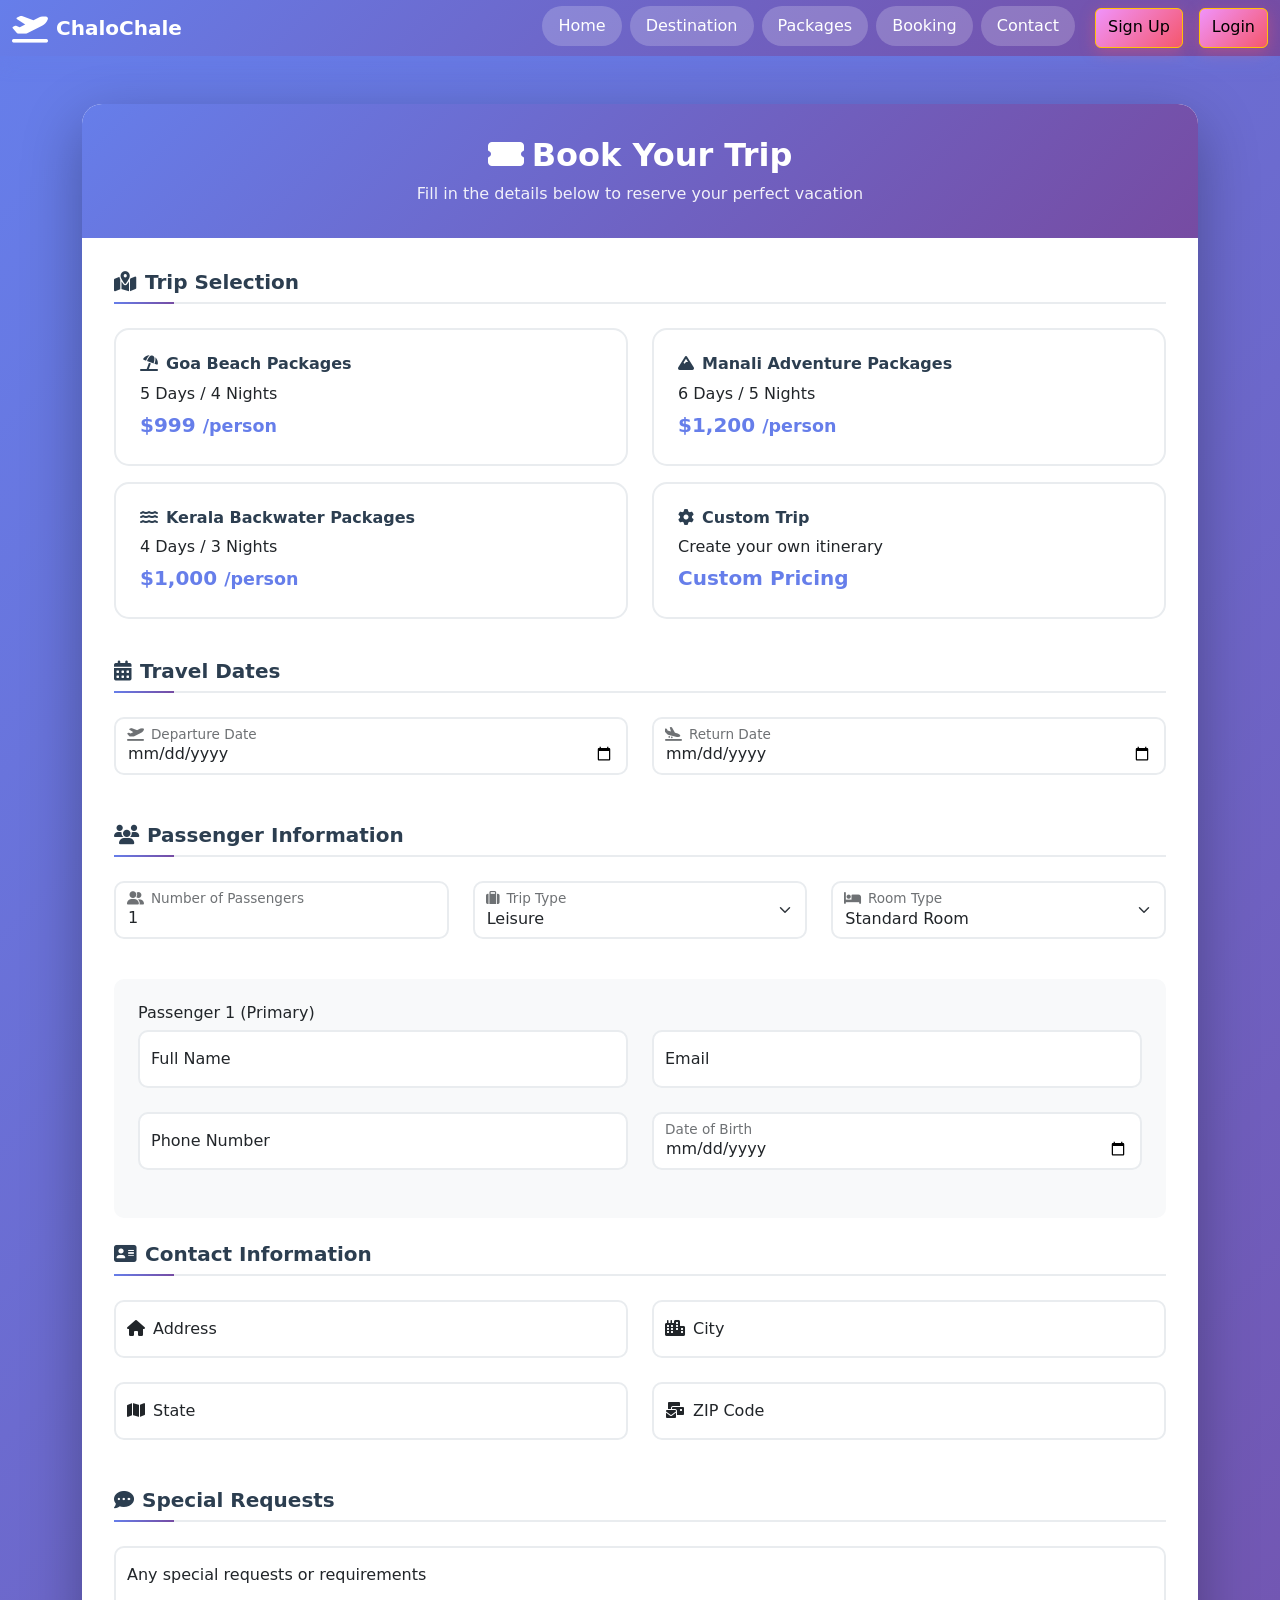
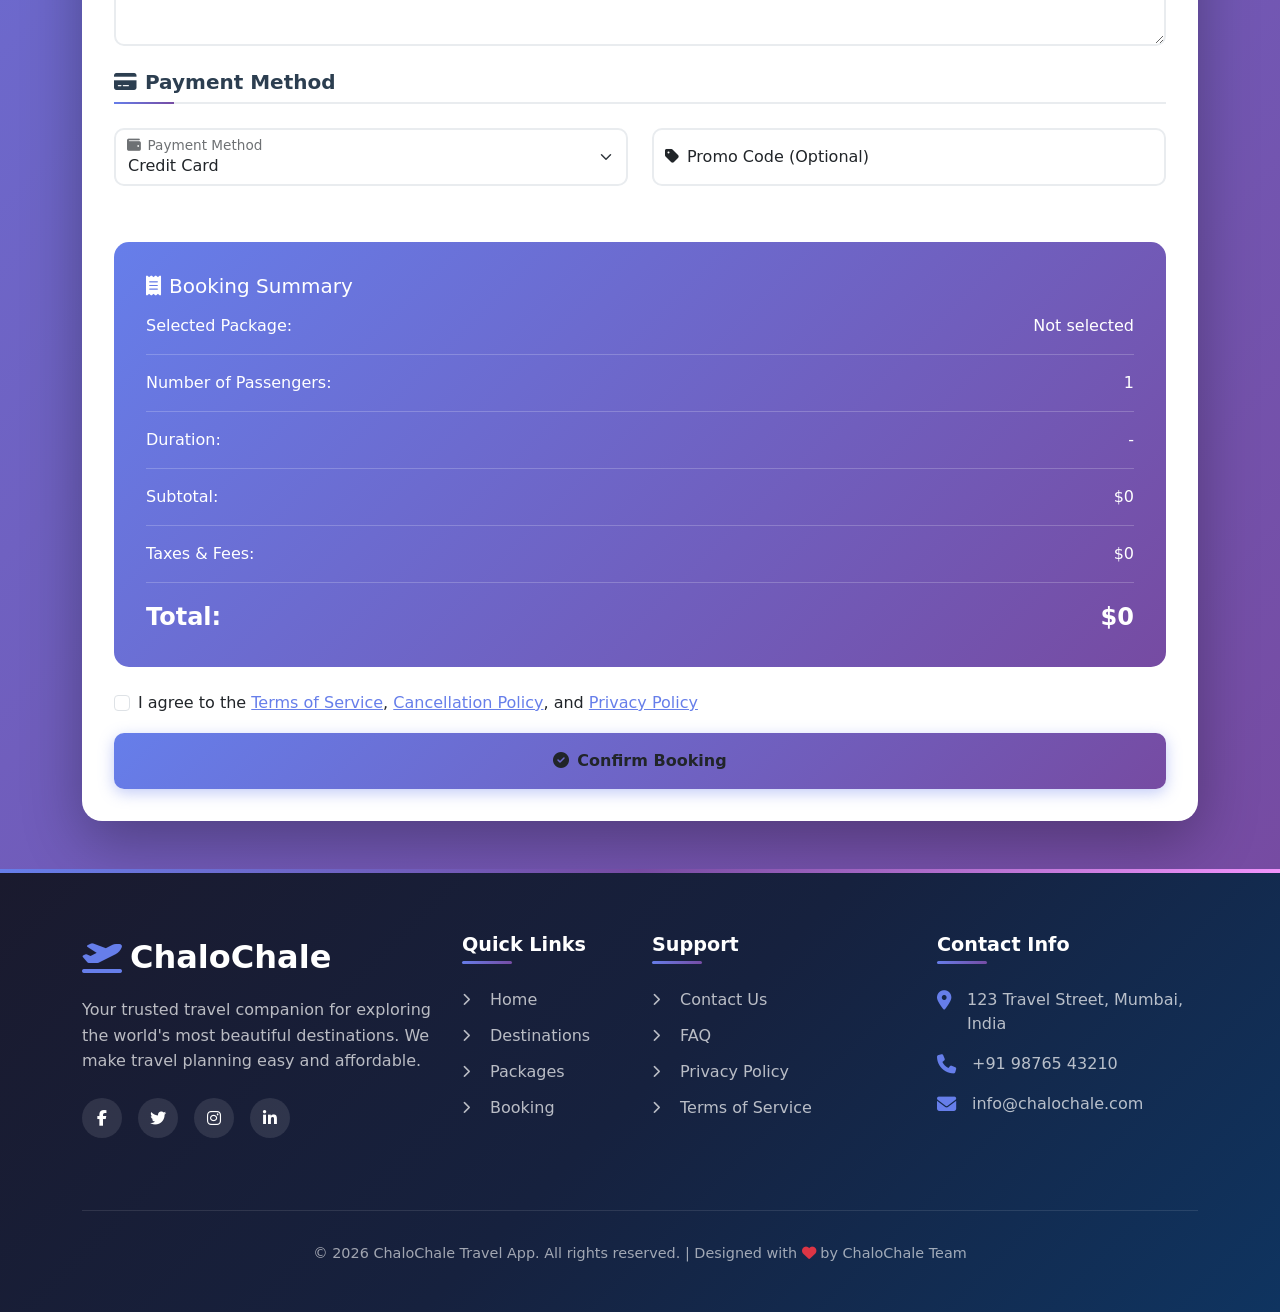
==== commit 15b72fb0: "more updates" ====
--- a/booking.html
+++ b/booking.html
@@ -4,13 +4,13 @@
     <meta charset="UTF-8">
     <meta name="viewport" content="width=device-width, initial-scale=1.0">
     <title>Booking - ChaloChale Travel App</title>
+      <link rel="stylesheet" href="CSS/index.css">
 
     <!-- Bootstrap 5 CSS -->
     <link href="https://cdn.jsdelivr.net/npm/bootstrap@5.0.2/dist/css/bootstrap.min.css" rel="stylesheet">
     
     <!-- Font Awesome for Icons -->
     <link rel="stylesheet" href="https://cdnjs.cloudflare.com/ajax/libs/font-awesome/6.4.0/css/all.min.css">
-    <link rel="stylesheet" href="/CSS/index.css">
     
     <style>
         .booking-container {
